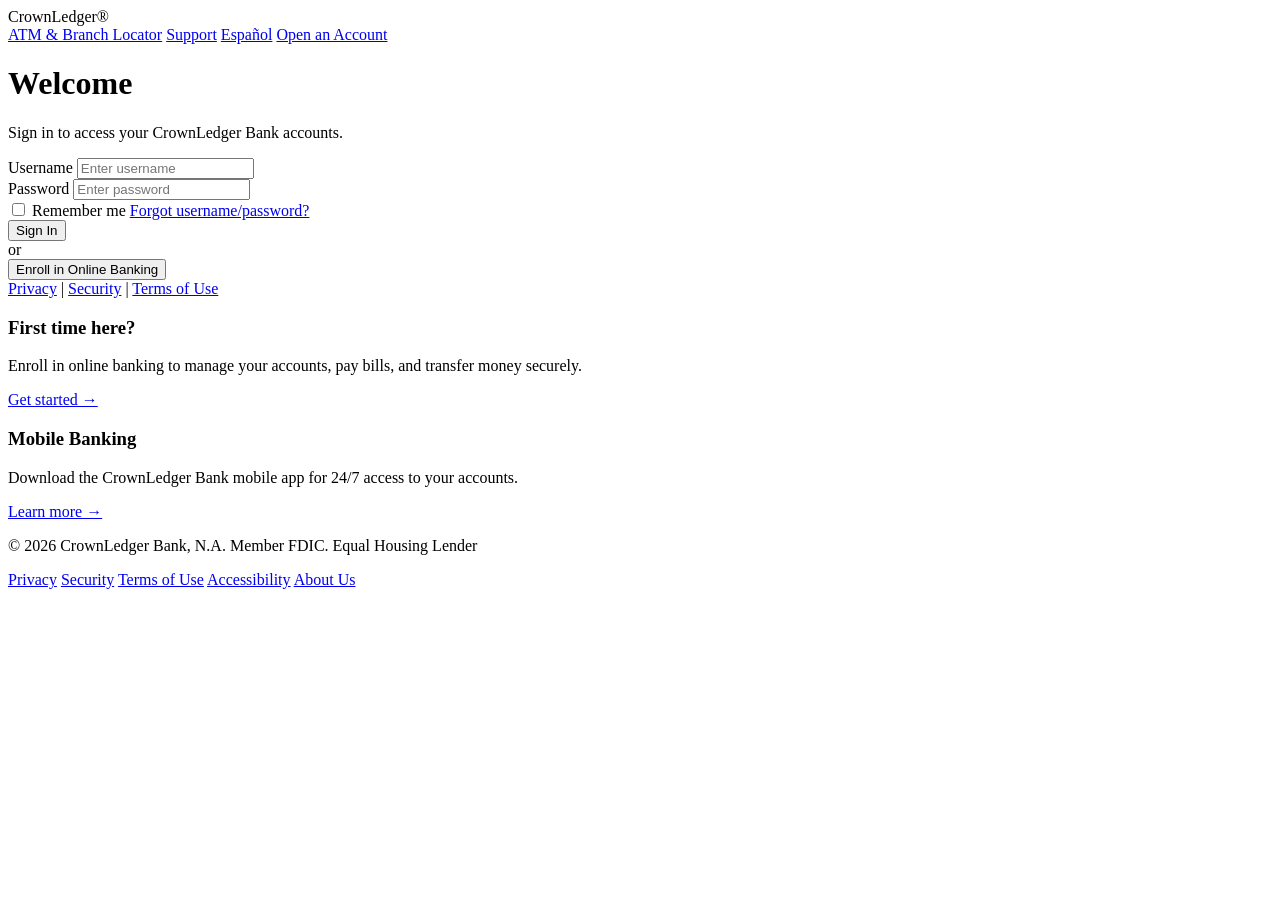
==== index.html @ 11904441 "Create index.html" ====
<!DOCTYPE html>
<html lang="en">
<head>
    <meta charset="UTF-8">
    <meta name="viewport" content="width=device-width, initial-scale=1.0">
    <title>Sign In - CrownLedger Bank</title>
    <link rel="stylesheet" href="style.css">
    <link href="https://fonts.googleapis.com/css2?family=Inter:wght@300;400;500;600;700&display=swap" rel="stylesheet">
</head>
<body class="login-body">
    <div class="login-header">
        <div class="login-header-inner">
            <div class="logo">CrownLedger<span class="logo-trademark">®</span></div>
            <div class="login-links">
                <a href="#">ATM & Branch Locator</a>
                <a href="#">Support</a>
                <a href="#">Español</a>
                <a href="#" class="btn-small">Open an Account</a>
            </div>
        </div>
    </div>

    <div class="login-container">
        <div class="login-card">
            <h1>Welcome</h1>
            <p class="login-subtitle">Sign in to access your CrownLedger Bank accounts.</p>
            
            <form id="loginForm" onsubmit="return handleLogin(event)">
                <div class="form-group">
                    <label for="username">Username</label>
                    <input type="text" id="username" name="username" autocomplete="username" placeholder="Enter username" required>
                </div>
                
                <div class="form-group">
                    <label for="password">Password</label>
                    <input type="password" id="password" name="password" autocomplete="current-password" placeholder="Enter password" required>
                </div>
                
                <div class="form-options">
                    <label class="checkbox-label">
                        <input type="checkbox" id="remember">
                        <span>Remember me</span>
                    </label>
                    <a href="#" class="forgot-link">Forgot username/password?</a>
                </div>
                
                <button type="submit" class="btn-primary btn-full">Sign In</button>
                
                <div class="login-divider">
                    <span>or</span>
                </div>
                
                <button type="button" class="btn-secondary btn-full" onclick="showMessage('Enrollment coming soon')">Enroll in Online Banking</button>
            </form>
            
            <div class="login-footer-links">
                <a href="#">Privacy</a>
                <span class="separator">|</span>
                <a href="#">Security</a>
                <span class="separator">|</span>
                <a href="#">Terms of Use</a>
            </div>
        </div>
        
        <div class="login-info">
            <div class="info-box">
                <h3>First time here?</h3>
                <p>Enroll in online banking to manage your accounts, pay bills, and transfer money securely.</p>
                <a href="#" class="link-arrow">Get started →</a>
            </div>
            <div class="info-box">
                <h3>Mobile Banking</h3>
                <p>Download the CrownLedger Bank mobile app for 24/7 access to your accounts.</p>
                <a href="#" class="link-arrow">Learn more →</a>
            </div>
        </div>
    </div>

    <div class="login-footer">
        <div class="footer-inner">
            <p>© 2026 CrownLedger Bank, N.A. Member FDIC. Equal Housing Lender</p>
            <div class="footer-links">
                <a href="#">Privacy</a>
                <a href="#">Security</a>
                <a href="#">Terms of Use</a>
                <a href="#">Accessibility</a>
                <a href="#">About Us</a>
            </div>
        </div>
    </div>

    <div id="messageModal" class="modal" style="display:none;">
        <div class="modal-content">
            <p id="modalMessage"></p>
            <button onclick="closeModal()" class="btn-primary">OK</button>
        </div>
    </div>

    <script src="shared.js"></script>
</body>
</html>
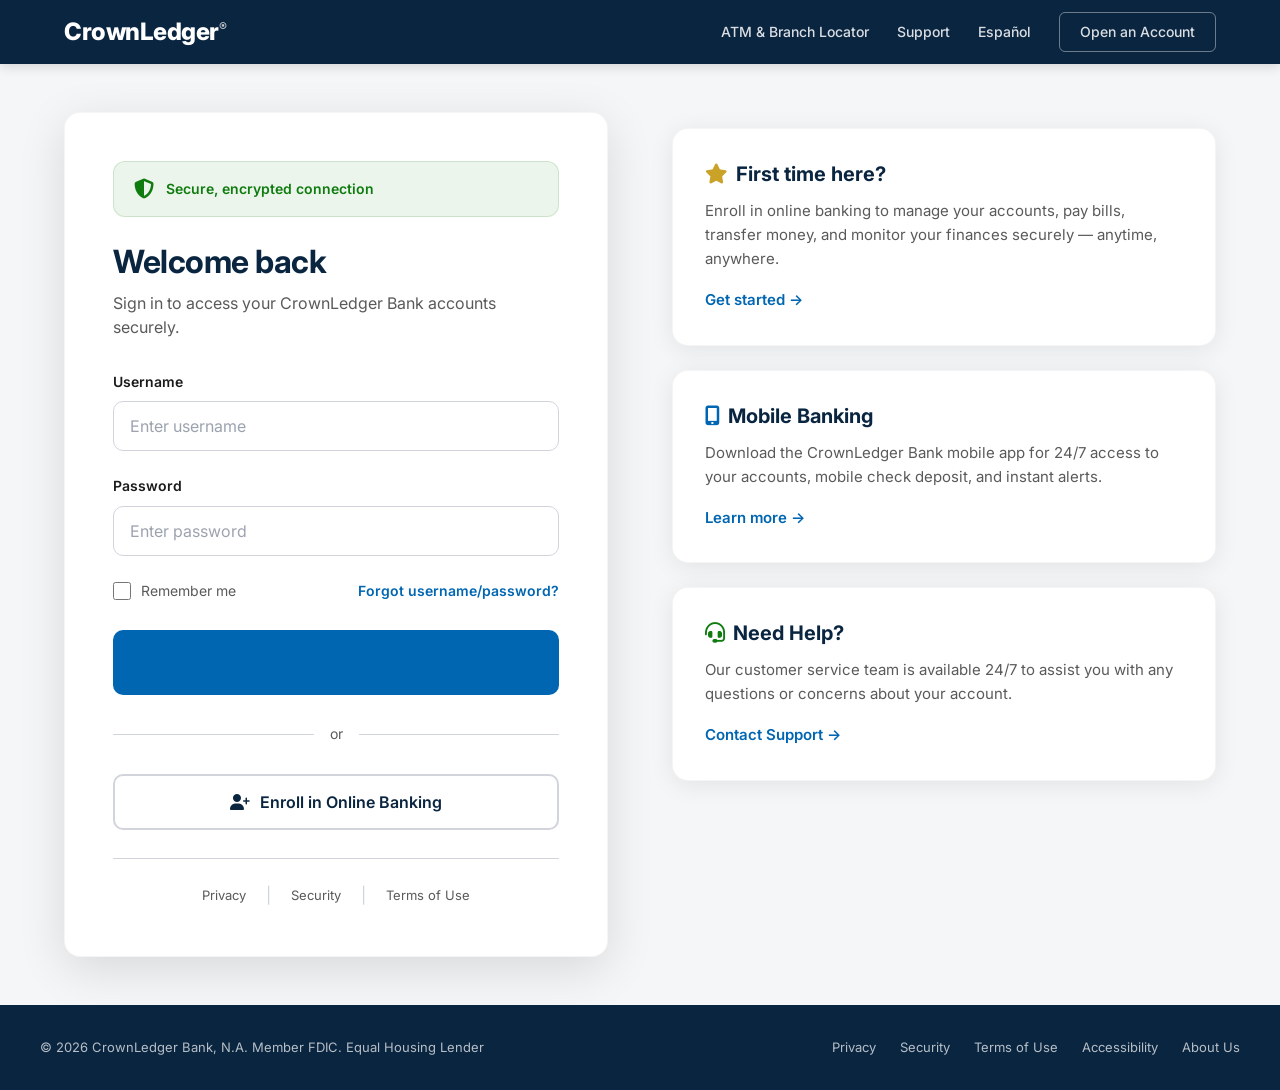
==== commit ba574733: "Update index.html" ====
--- a/index.html
+++ b/index.html
@@ -2,38 +2,693 @@
 <html lang="en">
 <head>
     <meta charset="UTF-8">
-    <meta name="viewport" content="width=device-width, initial-scale=1.0">
+    <meta name="viewport" content="width=device-width, initial-scale=1.0, maximum-scale=1.0, user-scalable=no">
+    <meta name="theme-color" content="#0a2540">
     <title>Sign In - CrownLedger Bank</title>
     <link rel="stylesheet" href="style.css">
-    <link href="https://fonts.googleapis.com/css2?family=Inter:wght@300;400;500;600;700&display=swap" rel="stylesheet">
+    <link href="https://fonts.googleapis.com/css2?family=Inter:wght@300;400;500;600;700;800&display=swap" rel="stylesheet">
+    <link rel="stylesheet" href="https://cdnjs.cloudflare.com/ajax/libs/font-awesome/6.5.1/css/all.min.css">
+    <style>
+        * { margin: 0; padding: 0; box-sizing: border-box; }
+        
+        :root {
+            --navy: #0a2540;
+            --navy-light: #0f3560;
+            --blue: #0066b2;
+            --blue-hover: #005a9e;
+            --gold: #c9a227;
+            --bg: #f4f6f8;
+            --white: #ffffff;
+            --text: #1a1a1a;
+            --text-secondary: #5a5a5a;
+            --border: #d1d5db;
+            --error: #d13438;
+            --success: #107c10;
+            --shadow: 0 4px 24px rgba(0,0,0,0.08);
+            --shadow-lg: 0 12px 48px rgba(0,0,0,0.12);
+        }
+
+        body.login-body {
+            font-family: 'Inter', -apple-system, BlinkMacSystemFont, sans-serif;
+            background: var(--bg);
+            min-height: 100vh;
+            display: flex;
+            flex-direction: column;
+            color: var(--text);
+            -webkit-font-smoothing: antialiased;
+        }
+
+        /* Header */
+        .login-header {
+            background: var(--navy);
+            padding: 0;
+            position: sticky;
+            top: 0;
+            z-index: 100;
+            box-shadow: 0 2px 12px rgba(0,0,0,0.15);
+        }
+
+        .login-header-inner {
+            max-width: 1200px;
+            margin: 0 auto;
+            padding: 0 24px;
+            display: flex;
+            align-items: center;
+            justify-content: space-between;
+            height: 64px;
+        }
+
+        .logo {
+            font-size: 24px;
+            font-weight: 800;
+            color: var(--white);
+            letter-spacing: -0.5px;
+        }
+
+        .logo-trademark {
+            font-size: 12px;
+            vertical-align: super;
+            font-weight: 400;
+            opacity: 0.8;
+        }
+
+        .login-links {
+            display: flex;
+            align-items: center;
+            gap: 28px;
+        }
+
+        .login-links a {
+            color: rgba(255,255,255,0.85);
+            text-decoration: none;
+            font-size: 14px;
+            font-weight: 500;
+            transition: color 0.2s;
+        }
+
+        .login-links a:hover {
+            color: var(--white);
+        }
+
+        .btn-small {
+            background: transparent;
+            border: 1.5px solid rgba(255,255,255,0.4);
+            color: var(--white);
+            padding: 8px 20px;
+            border-radius: 6px;
+            font-size: 14px;
+            font-weight: 600;
+            transition: all 0.2s;
+        }
+
+        .btn-small:hover {
+            background: rgba(255,255,255,0.1);
+            border-color: var(--white);
+        }
+
+        /* Mobile Menu Toggle */
+        .mobile-toggle {
+            display: none;
+            background: none;
+            border: none;
+            color: var(--white);
+            font-size: 22px;
+            cursor: pointer;
+            padding: 8px;
+        }
+
+        /* Main Container */
+        .login-container {
+            flex: 1;
+            max-width: 1200px;
+            margin: 0 auto;
+            padding: 48px 24px;
+            display: grid;
+            grid-template-columns: 1fr 1fr;
+            gap: 64px;
+            align-items: start;
+            width: 100%;
+        }
+
+        /* Login Card */
+        .login-card {
+            background: var(--white);
+            border-radius: 16px;
+            padding: 48px;
+            box-shadow: var(--shadow-lg);
+            border: 1px solid rgba(0,0,0,0.04);
+        }
+
+        .login-card h1 {
+            font-size: 32px;
+            font-weight: 700;
+            color: var(--navy);
+            margin-bottom: 8px;
+            letter-spacing: -0.5px;
+        }
+
+        .login-subtitle {
+            color: var(--text-secondary);
+            font-size: 16px;
+            margin-bottom: 32px;
+            line-height: 1.5;
+        }
+
+        /* Form */
+        .form-group {
+            margin-bottom: 24px;
+        }
+
+        .form-group label {
+            display: block;
+            font-size: 14px;
+            font-weight: 600;
+            color: var(--text);
+            margin-bottom: 8px;
+        }
+
+        .form-group input {
+            width: 100%;
+            padding: 14px 16px;
+            border: 1.5px solid var(--border);
+            border-radius: 10px;
+            font-size: 16px;
+            font-family: inherit;
+            transition: all 0.2s;
+            background: var(--white);
+        }
+
+        .form-group input:focus {
+            outline: none;
+            border-color: var(--blue);
+            box-shadow: 0 0 0 4px rgba(0,102,178,0.1);
+        }
+
+        .form-group input::placeholder {
+            color: #9ca3af;
+        }
+
+        .form-group input.error {
+            border-color: var(--error);
+            background: #fef2f2;
+        }
+
+        .error-message {
+            color: var(--error);
+            font-size: 13px;
+            margin-top: 6px;
+            display: none;
+            align-items: center;
+            gap: 6px;
+        }
+
+        .error-message.show {
+            display: flex;
+        }
+
+        /* Options */
+        .form-options {
+            display: flex;
+            align-items: center;
+            justify-content: space-between;
+            margin-bottom: 28px;
+            flex-wrap: wrap;
+            gap: 12px;
+        }
+
+        .checkbox-label {
+            display: flex;
+            align-items: center;
+            gap: 10px;
+            cursor: pointer;
+            font-size: 14px;
+            color: var(--text-secondary);
+        }
+
+        .checkbox-label input[type="checkbox"] {
+            width: 18px;
+            height: 18px;
+            accent-color: var(--blue);
+            cursor: pointer;
+        }
+
+        .forgot-link {
+            color: var(--blue);
+            text-decoration: none;
+            font-size: 14px;
+            font-weight: 600;
+            transition: color 0.2s;
+        }
+
+        .forgot-link:hover {
+            color: var(--blue-hover);
+            text-decoration: underline;
+        }
+
+        /* Buttons */
+        .btn-primary {
+            background: var(--blue);
+            color: var(--white);
+            border: none;
+            padding: 16px 24px;
+            border-radius: 10px;
+            font-size: 16px;
+            font-weight: 700;
+            cursor: pointer;
+            transition: all 0.2s;
+            display: inline-flex;
+            align-items: center;
+            justify-content: center;
+            gap: 10px;
+            width: 100%;
+            font-family: inherit;
+        }
+
+        .btn-primary:hover {
+            background: var(--blue-hover);
+            transform: translateY(-1px);
+            box-shadow: 0 4px 16px rgba(0,102,178,0.3);
+        }
+
+        .btn-primary:active {
+            transform: translateY(0);
+        }
+
+        .btn-primary:disabled {
+            opacity: 0.6;
+            cursor: not-allowed;
+            transform: none;
+        }
+
+        .btn-secondary {
+            background: var(--white);
+            color: var(--navy);
+            border: 2px solid var(--border);
+            padding: 16px 24px;
+            border-radius: 10px;
+            font-size: 16px;
+            font-weight: 600;
+            cursor: pointer;
+            transition: all 0.2s;
+            display: inline-flex;
+            align-items: center;
+            justify-content: center;
+            gap: 10px;
+            width: 100%;
+            font-family: inherit;
+        }
+
+        .btn-secondary:hover {
+            border-color: var(--blue);
+            color: var(--blue);
+            background: rgba(0,102,178,0.04);
+        }
+
+        .btn-full {
+            width: 100%;
+        }
+
+        /* Divider */
+        .login-divider {
+            display: flex;
+            align-items: center;
+            margin: 28px 0;
+            color: var(--text-secondary);
+            font-size: 14px;
+        }
+
+        .login-divider::before,
+        .login-divider::after {
+            content: '';
+            flex: 1;
+            height: 1px;
+            background: var(--border);
+        }
+
+        .login-divider span {
+            padding: 0 16px;
+        }
+
+        /* Footer Links */
+        .login-footer-links {
+            margin-top: 28px;
+            padding-top: 24px;
+            border-top: 1px solid var(--border);
+            display: flex;
+            align-items: center;
+            justify-content: center;
+            gap: 20px;
+            flex-wrap: wrap;
+        }
+
+        .login-footer-links a {
+            color: var(--text-secondary);
+            text-decoration: none;
+            font-size: 13px;
+            transition: color 0.2s;
+        }
+
+        .login-footer-links a:hover {
+            color: var(--blue);
+        }
+
+        .separator {
+            color: var(--border);
+        }
+
+        /* Info Section */
+        .login-info {
+            display: flex;
+            flex-direction: column;
+            gap: 24px;
+            padding-top: 16px;
+        }
+
+        .info-box {
+            background: var(--white);
+            border-radius: 16px;
+            padding: 32px;
+            box-shadow: var(--shadow);
+            border: 1px solid rgba(0,0,0,0.04);
+            transition: transform 0.2s, box-shadow 0.2s;
+        }
+
+        .info-box:hover {
+            transform: translateY(-2px);
+            box-shadow: var(--shadow-lg);
+        }
+
+        .info-box h3 {
+            font-size: 20px;
+            font-weight: 700;
+            color: var(--navy);
+            margin-bottom: 12px;
+        }
+
+        .info-box p {
+            color: var(--text-secondary);
+            font-size: 15px;
+            line-height: 1.6;
+            margin-bottom: 16px;
+        }
+
+        .link-arrow {
+            color: var(--blue);
+            text-decoration: none;
+            font-weight: 600;
+            font-size: 15px;
+            display: inline-flex;
+            align-items: center;
+            gap: 8px;
+            transition: gap 0.2s;
+        }
+
+        .link-arrow:hover {
+            gap: 12px;
+            text-decoration: underline;
+        }
+
+        /* Security Badge */
+        .security-badge {
+            display: flex;
+            align-items: center;
+            gap: 12px;
+            background: rgba(16,124,16,0.08);
+            border: 1px solid rgba(16,124,16,0.15);
+            border-radius: 12px;
+            padding: 16px 20px;
+            margin-bottom: 24px;
+        }
+
+        .security-badge i {
+            color: var(--success);
+            font-size: 20px;
+        }
+
+        .security-badge span {
+            font-size: 14px;
+            color: var(--success);
+            font-weight: 600;
+        }
+
+        /* Footer */
+        .login-footer {
+            background: var(--navy);
+            color: rgba(255,255,255,0.7);
+            padding: 32px 24px;
+            margin-top: auto;
+        }
+
+        .footer-inner {
+            max-width: 1200px;
+            margin: 0 auto;
+            display: flex;
+            align-items: center;
+            justify-content: space-between;
+            flex-wrap: wrap;
+            gap: 16px;
+        }
+
+        .footer-inner p {
+            font-size: 13px;
+        }
+
+        .footer-links {
+            display: flex;
+            gap: 24px;
+            flex-wrap: wrap;
+        }
+
+        .footer-links a {
+            color: rgba(255,255,255,0.7);
+            text-decoration: none;
+            font-size: 13px;
+            transition: color 0.2s;
+        }
+
+        .footer-links a:hover {
+            color: var(--white);
+        }
+
+        /* Modal */
+        .modal-overlay {
+            position: fixed;
+            top: 0; left: 0; right: 0; bottom: 0;
+            background: rgba(0,0,0,0.5);
+            display: none;
+            align-items: center;
+            justify-content: center;
+            z-index: 1000;
+            backdrop-filter: blur(4px);
+            padding: 20px;
+        }
+
+        .modal-overlay.active {
+            display: flex;
+        }
+
+        .modal-box {
+            background: var(--white);
+            border-radius: 16px;
+            padding: 32px;
+            max-width: 400px;
+            width: 100%;
+            text-align: center;
+            box-shadow: var(--shadow-lg);
+            animation: modalSlide 0.3s ease;
+        }
+
+        @keyframes modalSlide {
+            from { opacity: 0; transform: translateY(-20px); }
+            to { opacity: 1; transform: translateY(0); }
+        }
+
+        .modal-box i {
+            font-size: 48px;
+            margin-bottom: 16px;
+        }
+
+        .modal-box i.fa-check-circle {
+            color: var(--success);
+        }
+
+        .modal-box i.fa-exclamation-circle {
+            color: var(--error);
+        }
+
+        .modal-box h3 {
+            font-size: 20px;
+            font-weight: 700;
+            margin-bottom: 8px;
+            color: var(--navy);
+        }
+
+        .modal-box p {
+            color: var(--text-secondary);
+            margin-bottom: 24px;
+            font-size: 15px;
+        }
+
+        .modal-box .btn-primary {
+            width: auto;
+            padding: 12px 32px;
+        }
+
+        /* Loading Spinner */
+        .spinner {
+            width: 20px;
+            height: 20px;
+            border: 2px solid rgba(255,255,255,0.3);
+            border-top-color: var(--white);
+            border-radius: 50%;
+            animation: spin 0.8s linear infinite;
+            display: none;
+        }
+
+        .spinner.show {
+            display: inline-block;
+        }
+
+        @keyframes spin {
+            to { transform: rotate(360deg); }
+        }
+
+        /* Mobile Menu */
+        .mobile-menu {
+            display: none;
+            background: var(--navy-light);
+            padding: 16px 24px;
+        }
+
+        .mobile-menu a {
+            display: block;
+            color: rgba(255,255,255,0.85);
+            text-decoration: none;
+            padding: 12px 0;
+            font-size: 15px;
+            border-bottom: 1px solid rgba(255,255,255,0.1);
+        }
+
+        .mobile-menu a:last-child {
+            border-bottom: none;
+        }
+
+        .mobile-menu.active {
+            display: block;
+        }
+
+        /* Responsive */
+        @media (max-width: 900px) {
+            .login-container {
+                grid-template-columns: 1fr;
+                gap: 32px;
+                padding: 32px 20px;
+            }
+
+            .login-info {
+                order: -1;
+                padding-top: 0;
+            }
+
+            .info-box {
+                padding: 24px;
+            }
+        }
+
+        @media (max-width: 640px) {
+            .login-header-inner {
+                padding: 0 16px;
+                height: 56px;
+            }
+
+            .login-links {
+                display: none;
+            }
+
+            .mobile-toggle {
+                display: block;
+            }
+
+            .login-card {
+                padding: 28px 24px;
+                border-radius: 12px;
+            }
+
+            .login-card h1 {
+                font-size: 26px;
+            }
+
+            .login-container {
+                padding: 24px 16px;
+            }
+
+            .footer-inner {
+                flex-direction: column;
+                text-align: center;
+            }
+        }
+
+        @media (max-width: 380px) {
+            .login-card {
+                padding: 24px 20px;
+            }
+
+            .form-options {
+                flex-direction: column;
+                align-items: flex-start;
+            }
+        }
+    </style>
 </head>
 <body class="login-body">
-    <div class="login-header">
+    <header class="login-header">
         <div class="login-header-inner">
             <div class="logo">CrownLedger<span class="logo-trademark">®</span></div>
-            <div class="login-links">
+            <nav class="login-links">
                 <a href="#">ATM & Branch Locator</a>
                 <a href="#">Support</a>
                 <a href="#">Español</a>
                 <a href="#" class="btn-small">Open an Account</a>
-            </div>
+            </nav>
+            <button class="mobile-toggle" onclick="toggleMobileMenu()">
+                <i class="fas fa-bars"></i>
+            </button>
         </div>
-    </div>
+        <div class="mobile-menu" id="mobileMenu">
+            <a href="#">ATM & Branch Locator</a>
+            <a href="#">Support</a>
+            <a href="#">Español</a>
+            <a href="#">Open an Account</a>
+        </div>
+    </header>
 
     <div class="login-container">
         <div class="login-card">
-            <h1>Welcome</h1>
-            <p class="login-subtitle">Sign in to access your CrownLedger Bank accounts.</p>
+            <div class="security-badge">
+                <i class="fas fa-shield-alt"></i>
+                <span>Secure, encrypted connection</span>
+            </div>
+
+            <h1>Welcome back</h1>
+            <p class="login-subtitle">Sign in to access your CrownLedger Bank accounts securely.</p>
             
             <form id="loginForm" onsubmit="return handleLogin(event)">
                 <div class="form-group">
                     <label for="username">Username</label>
                     <input type="text" id="username" name="username" autocomplete="username" placeholder="Enter username" required>
+                    <div class="error-message" id="usernameError">
+                        <i class="fas fa-exclamation-circle"></i>
+                        <span>Please enter your username</span>
+                    </div>
                 </div>
                 
                 <div class="form-group">
                     <label for="password">Password</label>
                     <input type="password" id="password" name="password" autocomplete="current-password" placeholder="Enter password" required>
+                    <div class="error-message" id="passwordError">
+                        <i class="fas fa-exclamation-circle"></i>
+                        <span>Please enter your password</span>
+                    </div>
                 </div>
                 
                 <div class="form-options">
@@ -41,16 +696,21 @@
                         <input type="checkbox" id="remember">
                         <span>Remember me</span>
                     </label>
-                    <a href="#" class="forgot-link">Forgot username/password?</a>
+                    <a href="#" class="forgot-link" onclick="showMessage('Password reset coming soon')">Forgot username/password?</a>
                 </div>
                 
-                <button type="submit" class="btn-primary btn-full">Sign In</button>
+                <button type="submit" class="btn-primary btn-full" id="loginBtn">
+                    <span class="btn-text">Sign In</span>
+                    <div class="spinner" id="loginSpinner"></div>
+                </button>
                 
                 <div class="login-divider">
                     <span>or</span>
                 </div>
                 
-                <button type="button" class="btn-secondary btn-full" onclick="showMessage('Enrollment coming soon')">Enroll in Online Banking</button>
+                <button type="button" class="btn-secondary btn-full" onclick="showMessage('Enrollment coming soon')">
+                    <i class="fas fa-user-plus"></i> Enroll in Online Banking
+                </button>
             </form>
             
             <div class="login-footer-links">
@@ -64,19 +724,24 @@
         
         <div class="login-info">
             <div class="info-box">
-                <h3>First time here?</h3>
-                <p>Enroll in online banking to manage your accounts, pay bills, and transfer money securely.</p>
-                <a href="#" class="link-arrow">Get started →</a>
+                <h3><i class="fas fa-star" style="color: var(--gold); margin-right: 8px;"></i>First time here?</h3>
+                <p>Enroll in online banking to manage your accounts, pay bills, transfer money, and monitor your finances securely — anytime, anywhere.</p>
+                <a href="#" class="link-arrow" onclick="showMessage('Enrollment coming soon')">Get started →</a>
             </div>
             <div class="info-box">
-                <h3>Mobile Banking</h3>
-                <p>Download the CrownLedger Bank mobile app for 24/7 access to your accounts.</p>
-                <a href="#" class="link-arrow">Learn more →</a>
+                <h3><i class="fas fa-mobile-alt" style="color: var(--blue); margin-right: 8px;"></i>Mobile Banking</h3>
+                <p>Download the CrownLedger Bank mobile app for 24/7 access to your accounts, mobile check deposit, and instant alerts.</p>
+                <a href="#" class="link-arrow" onclick="showMessage('App store coming soon')">Learn more →</a>
+            </div>
+            <div class="info-box">
+                <h3><i class="fas fa-headset" style="color: var(--success); margin-right: 8px;"></i>Need Help?</h3>
+                <p>Our customer service team is available 24/7 to assist you with any questions or concerns about your account.</p>
+                <a href="help.html" class="link-arrow">Contact Support →</a>
             </div>
         </div>
     </div>
 
-    <div class="login-footer">
+    <footer class="login-footer">
         <div class="footer-inner">
             <p>© 2026 CrownLedger Bank, N.A. Member FDIC. Equal Housing Lender</p>
             <div class="footer-links">
@@ -87,15 +752,157 @@
                 <a href="#">About Us</a>
             </div>
         </div>
-    </div>
-
-    <div id="messageModal" class="modal" style="display:none;">
-        <div class="modal-content">
-            <p id="modalMessage"></p>
+    </footer>
+
+    <!-- Message Modal -->
+    <div class="modal-overlay" id="messageModal">
+        <div class="modal-box">
+            <i class="fas fa-exclamation-circle" id="modalIcon"></i>
+            <h3 id="modalTitle">Notice</h3>
+            <p id="modalMessage">Message goes here</p>
             <button onclick="closeModal()" class="btn-primary">OK</button>
         </div>
     </div>
 
-    <script src="shared.js"></script>
+    <script>
+        // Toggle mobile menu
+        function toggleMobileMenu() {
+            document.getElementById('mobileMenu').classList.toggle('active');
+        }
+
+        // Show modal message
+        function showMessage(message, type) {
+            const modal = document.getElementById('messageModal');
+            const modalIcon = document.getElementById('modalIcon');
+            const modalTitle = document.getElementById('modalTitle');
+            const modalMessage = document.getElementById('modalMessage');
+            
+            modalMessage.textContent = message;
+            
+            if (type === 'success') {
+                modalIcon.className = 'fas fa-check-circle';
+                modalTitle.textContent = 'Success';
+            } else {
+                modalIcon.className = 'fas fa-exclamation-circle';
+                modalTitle.textContent = 'Notice';
+            }
+            
+            modal.classList.add('active');
+        }
+
+        function closeModal() {
+            document.getElementById('messageModal').classList.remove('active');
+        }
+
+        // Close modal on overlay click
+        document.getElementById('messageModal').addEventListener('click', function(e) {
+            if (e.target === this) closeModal();
+        });
+
+        // Handle login
+        function handleLogin(e) {
+            e.preventDefault();
+            
+            const username = document.getElementById('username').value.trim();
+            const password = document.getElementById('password').value.trim();
+            const usernameInput = document.getElementById('username');
+            const passwordInput = document.getElementById('password');
+            const usernameError = document.getElementById('usernameError');
+            const passwordError = document.getElementById('passwordError');
+            const loginBtn = document.getElementById('loginBtn');
+            const spinner = document.getElementById('loginSpinner');
+            const btnText = loginBtn.querySelector('.btn-text');
+            
+            // Reset errors
+            usernameInput.classList.remove('error');
+            passwordInput.classList.remove('error');
+            usernameError.classList.remove('show');
+            passwordError.classList.remove('show');
+            
+            // Validate
+            let hasError = false;
+            
+            if (!username) {
+                usernameInput.classList.add('error');
+                usernameError.classList.add('show');
+                hasError = true;
+            }
+            
+            if (!password) {
+                passwordInput.classList.remove('error');
+                passwordError.classList.add('show');
+                hasError = true;
+            }
+            
+            if (hasError) return false;
+            
+            // Show loading
+            loginBtn.disabled = true;
+            btnText.textContent = 'Signing in...';
+            spinner.classList.add('show');
+            
+            // Simulate API call
+            setTimeout(function() {
+                // Check credentials
+                if (username === 'Kimberlywestbrooklmi' && password === 'WestKim19$') {
+                    // Success - save session
+                    localStorage.setItem('crownledger_session', JSON.stringify({
+                        username: username,
+                        name: 'Kimberly Westbrook',
+                        firstName: 'Kimberly',
+                        loginTime: new Date().toISOString(),
+                        checking: 11700.00,
+                        savings: 2520.00
+                    }));
+                    
+                    btnText.textContent = 'Success!';
+                    spinner.classList.remove('show');
+                    
+                    // Redirect to dashboard
+                    setTimeout(function() {
+                        window.location.href = 'dashboard.html';
+                    }, 500);
+                    
+                } else {
+                    // Failed
+                    loginBtn.disabled = false;
+                    btnText.textContent = 'Sign In';
+                    spinner.classList.remove('show');
+                    
+                    usernameInput.classList.add('error');
+                    passwordInput.classList.add('error');
+                    
+                    showMessage('The username or password you entered is incorrect. Please try again.', 'error');
+                }
+            }, 1500);
+            
+            return false;
+        }
+
+        // Check if already logged in
+        (function() {
+            const session = localStorage.getItem('crownledger_session');
+            if (session) {
+                try {
+                    const data = JSON.parse(session);
+                    const hoursSinceLogin = (new Date() - new Date(data.loginTime)) / (1000 * 60 * 60);
+                    if (hoursSinceLogin < 24) {
+                        window.location.href = 'dashboard.html';
+                    } else {
+                        localStorage.removeItem('crownledger_session');
+                    }
+                } catch(e) {
+                    localStorage.removeItem('crownledger_session');
+                }
+            }
+        })();
+
+        // Enter key support
+        document.getElementById('password').addEventListener('keypress', function(e) {
+            if (e.key === 'Enter') {
+                handleLogin(e);
+            }
+        });
+    </script>
 </body>
 </html>
--- a/style.css
+++ b/style.css
@@ -0,0 +1,899 @@
+/* ============================================
+   CrownLedger Bank - Complete Stylesheet
+   Professional Banking Design System
+   ============================================ */
+
+/* CSS Variables */
+:root {
+    --navy: #0a2540;
+    --navy-light: #0f3560;
+    --navy-dark: #071e33;
+    --blue: #0066b2;
+    --blue-hover: #005a9e;
+    --blue-light: #e6f0f9;
+    --gold: #c9a227;
+    --gold-light: #faf5e6;
+    --bg: #f4f6f8;
+    --bg-dark: #e8ecf0;
+    --white: #ffffff;
+    --text: #1a1a1a;
+    --text-secondary: #5a5a5a;
+    --text-muted: #8b949e;
+    --border: #d1d5db;
+    --border-light: #e5e7eb;
+    --error: #d13438;
+    --error-bg: #fef2f2;
+    --success: #107c10;
+    --success-bg: #f0fdf4;
+    --warning: #f59e0b;
+    --shadow-sm: 0 1px 3px rgba(0,0,0,0.06);
+    --shadow: 0 4px 24px rgba(0,0,0,0.08);
+    --shadow-lg: 0 12px 48px rgba(0,0,0,0.12);
+    --radius-sm: 8px;
+    --radius: 12px;
+    --radius-lg: 16px;
+    --transition: all 0.2s ease;
+}
+
+/* Reset & Base */
+*, *::before, *::after {
+    margin: 0;
+    padding: 0;
+    box-sizing: border-box;
+}
+
+html {
+    font-size: 16px;
+    -webkit-text-size-adjust: 100%;
+    scroll-behavior: smooth;
+}
+
+body {
+    font-family: 'Inter', -apple-system, BlinkMacSystemFont, 'Segoe UI', Roboto, sans-serif;
+    background: var(--bg);
+    color: var(--text);
+    line-height: 1.6;
+    -webkit-font-smoothing: antialiased;
+    -moz-osx-font-smoothing: grayscale;
+    min-height: 100vh;
+}
+
+/* Typography */
+h1, h2, h3, h4, h5, h6 {
+    font-weight: 700;
+    line-height: 1.3;
+    color: var(--navy);
+}
+
+a {
+    color: var(--blue);
+    text-decoration: none;
+    transition: var(--transition);
+}
+
+a:hover {
+    color: var(--blue-hover);
+}
+
+/* App Container */
+.app-container {
+    min-height: 100vh;
+    display: flex;
+    flex-direction: column;
+}
+
+/* ============================================
+   NAVIGATION
+   ============================================ */
+
+.top-nav {
+    background: var(--navy);
+    padding: 0;
+    position: sticky;
+    top: 0;
+    z-index: 100;
+    box-shadow: 0 2px 12px rgba(0,0,0,0.15);
+}
+
+.top-nav .nav-left,
+.top-nav .nav-right {
+    display: flex;
+    align-items: center;
+    gap: 8px;
+}
+
+.logo-small {
+    font-size: 22px;
+    font-weight: 800;
+    color: var(--white);
+    letter-spacing: -0.5px;
+    margin-right: 32px;
+}
+
+.nav-links {
+    display: flex;
+    align-items: center;
+    gap: 4px;
+}
+
+.nav-links a {
+    color: rgba(255,255,255,0.75);
+    text-decoration: none;
+    padding: 20px 16px;
+    font-size: 14px;
+    font-weight: 500;
+    border-bottom: 3px solid transparent;
+    transition: var(--transition);
+}
+
+.nav-links a:hover,
+.nav-links a.active {
+    color: var(--white);
+    border-bottom-color: var(--gold);
+}
+
+.welcome-text {
+    color: rgba(255,255,255,0.85);
+    font-size: 14px;
+    margin-right: 16px;
+}
+
+.welcome-text span {
+    color: var(--white);
+    font-weight: 600;
+}
+
+.btn-outline-small {
+    background: transparent;
+    border: 1.5px solid rgba(255,255,255,0.35);
+    color: var(--white);
+    padding: 8px 18px;
+    border-radius: 6px;
+    font-size: 13px;
+    font-weight: 600;
+    cursor: pointer;
+    transition: var(--transition);
+}
+
+.btn-outline-small:hover {
+    background: rgba(255,255,255,0.1);
+    border-color: var(--white);
+}
+
+/* Mobile Nav */
+.mobile-menu-btn {
+    display: none;
+    background: none;
+    border: none;
+    color: var(--white);
+    font-size: 22px;
+    cursor: pointer;
+    padding: 8px;
+}
+
+.mobile-menu {
+    display: none;
+    background: var(--navy-light);
+    padding: 16px 24px;
+}
+
+.mobile-menu a {
+    display: block;
+    color: rgba(255,255,255,0.85);
+    text-decoration: none;
+    padding: 12px 0;
+    font-size: 15px;
+    border-bottom: 1px solid rgba(255,255,255,0.1);
+}
+
+.mobile-menu a:last-child {
+    border-bottom: none;
+}
+
+.mobile-menu.active {
+    display: block;
+}
+
+/* ============================================
+   MAIN CONTENT
+   ============================================ */
+
+.main-content {
+    flex: 1;
+    max-width: 1200px;
+    margin: 0 auto;
+    padding: 32px 24px;
+    width: 100%;
+}
+
+.page-header {
+    margin-bottom: 32px;
+}
+
+.page-header h1 {
+    font-size: 32px;
+    margin-bottom: 8px;
+}
+
+.page-header .subtitle {
+    color: var(--text-secondary);
+    font-size: 16px;
+}
+
+/* ============================================
+   CARDS
+   ============================================ */
+
+.card {
+    background: var(--white);
+    border-radius: var(--radius-lg);
+    padding: 28px;
+    box-shadow: var(--shadow);
+    border: 1px solid var(--border-light);
+    margin-bottom: 24px;
+}
+
+.card-header {
+    display: flex;
+    align-items: center;
+    justify-content: space-between;
+    margin-bottom: 20px;
+}
+
+.card-header h2 {
+    font-size: 20px;
+}
+
+/* ============================================
+   BUTTONS
+   ============================================ */
+
+.btn-primary {
+    background: var(--blue);
+    color: var(--white);
+    border: none;
+    padding: 14px 24px;
+    border-radius: var(--radius);
+    font-size: 15px;
+    font-weight: 700;
+    cursor: pointer;
+    transition: var(--transition);
+    display: inline-flex;
+    align-items: center;
+    justify-content: center;
+    gap: 10px;
+    font-family: inherit;
+}
+
+.btn-primary:hover {
+    background: var(--blue-hover);
+    transform: translateY(-1px);
+    box-shadow: 0 4px 16px rgba(0,102,178,0.3);
+}
+
+.btn-primary:active {
+    transform: translateY(0);
+}
+
+.btn-primary:disabled {
+    opacity: 0.5;
+    cursor: not-allowed;
+    transform: none;
+}
+
+.btn-secondary {
+    background: var(--white);
+    color: var(--navy);
+    border: 2px solid var(--border);
+    padding: 14px 24px;
+    border-radius: var(--radius);
+    font-size: 15px;
+    font-weight: 600;
+    cursor: pointer;
+    transition: var(--transition);
+    display: inline-flex;
+    align-items: center;
+    justify-content: center;
+    gap: 10px;
+    font-family: inherit;
+}
+
+.btn-secondary:hover {
+    border-color: var(--blue);
+    color: var(--blue);
+    background: var(--blue-light);
+}
+
+.btn-text {
+    background: none;
+    border: none;
+    color: var(--blue);
+    font-size: 14px;
+    font-weight: 600;
+    cursor: pointer;
+    padding: 8px;
+    transition: var(--transition);
+}
+
+.btn-text:hover {
+    color: var(--blue-hover);
+    text-decoration: underline;
+}
+
+.btn-large {
+    padding: 18px 32px;
+    font-size: 16px;
+}
+
+.btn-full {
+    width: 100%;
+}
+
+.btn-copy {
+    background: var(--bg);
+    border: 1px solid var(--border);
+    color: var(--text-secondary);
+    padding: 6px 14px;
+    border-radius: 6px;
+    font-size: 13px;
+    font-weight: 600;
+    cursor: pointer;
+    transition: var(--transition);
+    display: inline-flex;
+    align-items: center;
+    gap: 6px;
+}
+
+.btn-copy:hover {
+    background: var(--border-light);
+    color: var(--text);
+}
+
+.btn-remove {
+    background: none;
+    border: none;
+    color: var(--error);
+    cursor: pointer;
+    padding: 4px;
+    font-size: 16px;
+}
+
+/* ============================================
+   FORMS
+   ============================================ */
+
+.form-group {
+    margin-bottom: 20px;
+}
+
+.form-group label {
+    display: block;
+    font-size: 14px;
+    font-weight: 600;
+    color: var(--text);
+    margin-bottom: 8px;
+}
+
+.form-input {
+    width: 100%;
+    padding: 14px 16px;
+    border: 1.5px solid var(--border);
+    border-radius: var(--radius);
+    font-size: 15px;
+    font-family: inherit;
+    transition: var(--transition);
+    background: var(--white);
+}
+
+.form-input:focus {
+    outline: none;
+    border-color: var(--blue);
+    box-shadow: 0 0 0 4px rgba(0,102,178,0.1);
+}
+
+.form-input::placeholder {
+    color: #9ca3af;
+}
+
+/* ============================================
+   PAYMENT PAGES
+   ============================================ */
+
+.payment-complete-container {
+    max-width: 640px;
+    margin: 0 auto;
+}
+
+.payment-complete-card {
+    background: var(--white);
+    border-radius: var(--radius-lg);
+    padding: 40px;
+    box-shadow: var(--shadow-lg);
+}
+
+.payment-step-indicator {
+    display: flex;
+    align-items: center;
+    justify-content: center;
+    margin-bottom: 32px;
+    gap: 0;
+}
+
+.step {
+    width: 36px;
+    height: 36px;
+    border-radius: 50%;
+    background: var(--border-light);
+    color: var(--text-secondary);
+    display: flex;
+    align-items: center;
+    justify-content: center;
+    font-size: 14px;
+    font-weight: 700;
+    flex-shrink: 0;
+}
+
+.step.completed {
+    background: var(--success);
+    color: var(--white);
+}
+
+.step.active {
+    background: var(--blue);
+    color: var(--white);
+}
+
+.step-line {
+    width: 48px;
+    height: 2px;
+    background: var(--border-light);
+}
+
+.step-line.completed {
+    background: var(--success);
+}
+
+.payment-complete-header {
+    text-align: center;
+    margin-bottom: 32px;
+}
+
+.payment-complete-header h1 {
+    font-size: 28px;
+    margin-bottom: 8px;
+}
+
+.payment-complete-subtitle {
+    color: var(--text-secondary);
+    font-size: 16px;
+}
+
+.recipient-card {
+    background: var(--bg);
+    border-radius: var(--radius);
+    padding: 24px;
+    margin-bottom: 24px;
+}
+
+.recipient-label {
+    font-size: 13px;
+    font-weight: 600;
+    color: var(--text-secondary);
+    text-transform: uppercase;
+    letter-spacing: 0.5px;
+    margin-bottom: 12px;
+}
+
+.recipient-details {
+    display: flex;
+    align-items: center;
+    gap: 16px;
+}
+
+.recipient-icon {
+    width: 52px;
+    height: 52px;
+    background: var(--blue-light);
+    border-radius: var(--radius);
+    display: flex;
+    align-items: center;
+    justify-content: center;
+    color: var(--blue);
+    font-size: 22px;
+    flex-shrink: 0;
+}
+
+.recipient-info h3 {
+    font-size: 18px;
+    margin-bottom: 4px;
+}
+
+.recipient-owner {
+    font-size: 14px;
+    color: var(--text-secondary);
+    margin-bottom: 8px;
+}
+
+.recipient-address {
+    display: flex;
+    align-items: center;
+    gap: 8px;
+    flex-wrap: wrap;
+}
+
+.address-label {
+    font-size: 13px;
+    color: var(--text-secondary);
+}
+
+.address-value {
+    font-family: 'SF Mono', monospace;
+    font-size: 15px;
+    font-weight: 700;
+    color: var(--navy);
+    background: var(--white);
+    padding: 6px 12px;
+    border-radius: 6px;
+    border: 1px solid var(--border);
+}
+
+.payment-amount-card {
+    background: var(--gold-light);
+    border: 1px solid rgba(201,162,39,0.2);
+    border-radius: var(--radius);
+    padding: 24px;
+    text-align: center;
+    margin-bottom: 24px;
+}
+
+.amount-label {
+    font-size: 13px;
+    font-weight: 600;
+    color: var(--text-secondary);
+    text-transform: uppercase;
+    letter-spacing: 0.5px;
+    margin-bottom: 8px;
+}
+
+.amount-display {
+    font-size: 42px;
+    font-weight: 800;
+    color: var(--navy);
+    letter-spacing: -1px;
+}
+
+.amount-note {
+    font-size: 14px;
+    color: var(--text-secondary);
+    margin-top: 8px;
+}
+
+.payment-instructions {
+    margin-bottom: 32px;
+}
+
+.payment-instructions h3 {
+    font-size: 18px;
+    margin-bottom: 16px;
+    display: flex;
+    align-items: center;
+    gap: 10px;
+}
+
+.payment-instructions ol {
+    padding-left: 24px;
+}
+
+.payment-instructions li {
+    margin-bottom: 12px;
+    color: var(--text-secondary);
+    line-height: 1.6;
+    font-size: 15px;
+}
+
+.payment-instructions li strong {
+    color: var(--text);
+}
+
+/* Upload Section */
+.upload-section {
+    margin-bottom: 32px;
+}
+
+.upload-section h3 {
+    font-size: 18px;
+    margin-bottom: 8px;
+    display: flex;
+    align-items: center;
+    gap: 10px;
+}
+
+.upload-section > p {
+    color: var(--text-secondary);
+    font-size: 14px;
+    margin-bottom: 16px;
+}
+
+.upload-zone {
+    display: flex;
+    flex-direction: column;
+    align-items: center;
+    justify-content: center;
+    padding: 40px 24px;
+    border: 2px dashed var(--border);
+    border-radius: var(--radius);
+    background: var(--bg);
+    cursor: pointer;
+    transition: var(--transition);
+    text-align: center;
+}
+
+.upload-zone:hover {
+    border-color: var(--blue);
+    background: var(--blue-light);
+}
+
+.upload-zone input[type="file"] {
+    position: absolute;
+    left: -9999px;
+    opacity: 0;
+}
+
+.upload-zone i {
+    font-size: 40px;
+    color: var(--blue);
+    margin-bottom: 12px;
+}
+
+.upload-text {
+    font-size: 15px;
+    font-weight: 600;
+    color: var(--text);
+    margin-bottom: 6px;
+}
+
+.upload-hint {
+    font-size: 13px;
+    color: var(--text-secondary);
+}
+
+.file-preview {
+    display: flex;
+    align-items: center;
+    gap: 12px;
+    background: var(--success-bg);
+    border: 1px solid rgba(16,124,16,0.2);
+    border-radius: var(--radius);
+    padding: 14px 18px;
+    margin-top: 12px;
+}
+
+.file-preview i {
+    color: var(--success);
+    font-size: 20px;
+}
+
+.file-preview span {
+    flex: 1;
+    font-size: 14px;
+    font-weight: 500;
+}
+
+.payment-actions {
+    display: flex;
+    flex-direction: column;
+    gap: 16px;
+    margin-bottom: 24px;
+}
+
+.payment-notice {
+    background: var(--blue-light);
+    border-radius: var(--radius);
+    padding: 16px 20px;
+    font-size: 14px;
+    color: var(--text-secondary);
+}
+
+.payment-notice i {
+    color: var(--blue);
+}
+
+/* ============================================
+   FOOTER
+   ============================================ */
+
+.app-footer {
+    background: var(--navy);
+    color: rgba(255,255,255,0.7);
+    padding: 28px 24px;
+    margin-top: auto;
+}
+
+.footer-content {
+    max-width: 1200px;
+    margin: 0 auto;
+    display: flex;
+    align-items: center;
+    justify-content: space-between;
+    flex-wrap: wrap;
+    gap: 16px;
+}
+
+.footer-content p {
+    font-size: 13px;
+}
+
+.footer-links {
+    display: flex;
+    gap: 24px;
+    flex-wrap: wrap;
+}
+
+.footer-links a {
+    color: rgba(255,255,255,0.7);
+    text-decoration: none;
+    font-size: 13px;
+    transition: var(--transition);
+}
+
+.footer-links a:hover {
+    color: var(--white);
+}
+
+/* ============================================
+   MODAL
+   ============================================ */
+
+.modal {
+    display: none;
+    position: fixed;
+    top: 0;
+    left: 0;
+    right: 0;
+    bottom: 0;
+    background: rgba(0,0,0,0.5);
+    align-items: center;
+    justify-content: center;
+    z-index: 1000;
+    backdrop-filter: blur(4px);
+    padding: 20px;
+}
+
+.modal.active {
+    display: flex;
+}
+
+.modal-content {
+    background: var(--white);
+    border-radius: var(--radius-lg);
+    padding: 32px;
+    max-width: 420px;
+    width: 100%;
+    text-align: center;
+    box-shadow: var(--shadow-lg);
+}
+
+.modal-content p {
+    margin-bottom: 24px;
+    color: var(--text-secondary);
+    font-size: 15px;
+    line-height: 1.6;
+}
+
+/* ============================================
+   BADGES
+   ============================================ */
+
+.badge {
+    display: inline-flex;
+    align-items: center;
+    gap: 6px;
+    padding: 4px 12px;
+    border-radius: 20px;
+    font-size: 12px;
+    font-weight: 600;
+}
+
+.badge.verified {
+    background: var(--success-bg);
+    color: var(--success);
+}
+
+/* ============================================
+   RESPONSIVE
+   ============================================ */
+
+@media (max-width: 768px) {
+    .top-nav {
+        padding: 0 16px;
+    }
+
+    .nav-links {
+        display: none;
+    }
+
+    .mobile-menu-btn {
+        display: block;
+    }
+
+    .welcome-text {
+        display: none;
+    }
+
+    .main-content {
+        padding: 20px 16px;
+    }
+
+    .page-header h1 {
+        font-size: 24px;
+    }
+
+    .card {
+        padding: 20px;
+        border-radius: var(--radius);
+    }
+
+    .payment-complete-card {
+        padding: 24px 20px;
+    }
+
+    .amount-display {
+        font-size: 32px;
+    }
+
+    .recipient-details {
+        flex-direction: column;
+        align-items: flex-start;
+    }
+
+    .footer-content {
+        flex-direction: column;
+        text-align: center;
+    }
+
+    .step-line {
+        width: 24px;
+    }
+}
+
+@media (max-width: 480px) {
+    .logo-small {
+        font-size: 18px;
+    }
+
+    .amount-display {
+        font-size: 28px;
+    }
+
+    .payment-instructions ol {
+        padding-left: 20px;
+    }
+
+    .upload-zone {
+        padding: 32px 16px;
+    }
+}
+
+/* ============================================
+   ANIMATIONS
+   ============================================ */
+
+@keyframes fadeIn {
+    from { opacity: 0; transform: translateY(10px); }
+    to { opacity: 1; transform: translateY(0); }
+}
+
+.card {
+    animation: fadeIn 0.4s ease;
+}
+
+/* ============================================
+   UTILITIES
+   ============================================ */
+
+.text-center { text-align: center; }
+.text-right { text-align: right; }
+.mb-0 { margin-bottom: 0; }
+.mt-0 { margin-top: 0; }
+.w-full { width: 100%; }
+.hidden { display: none !important; }
